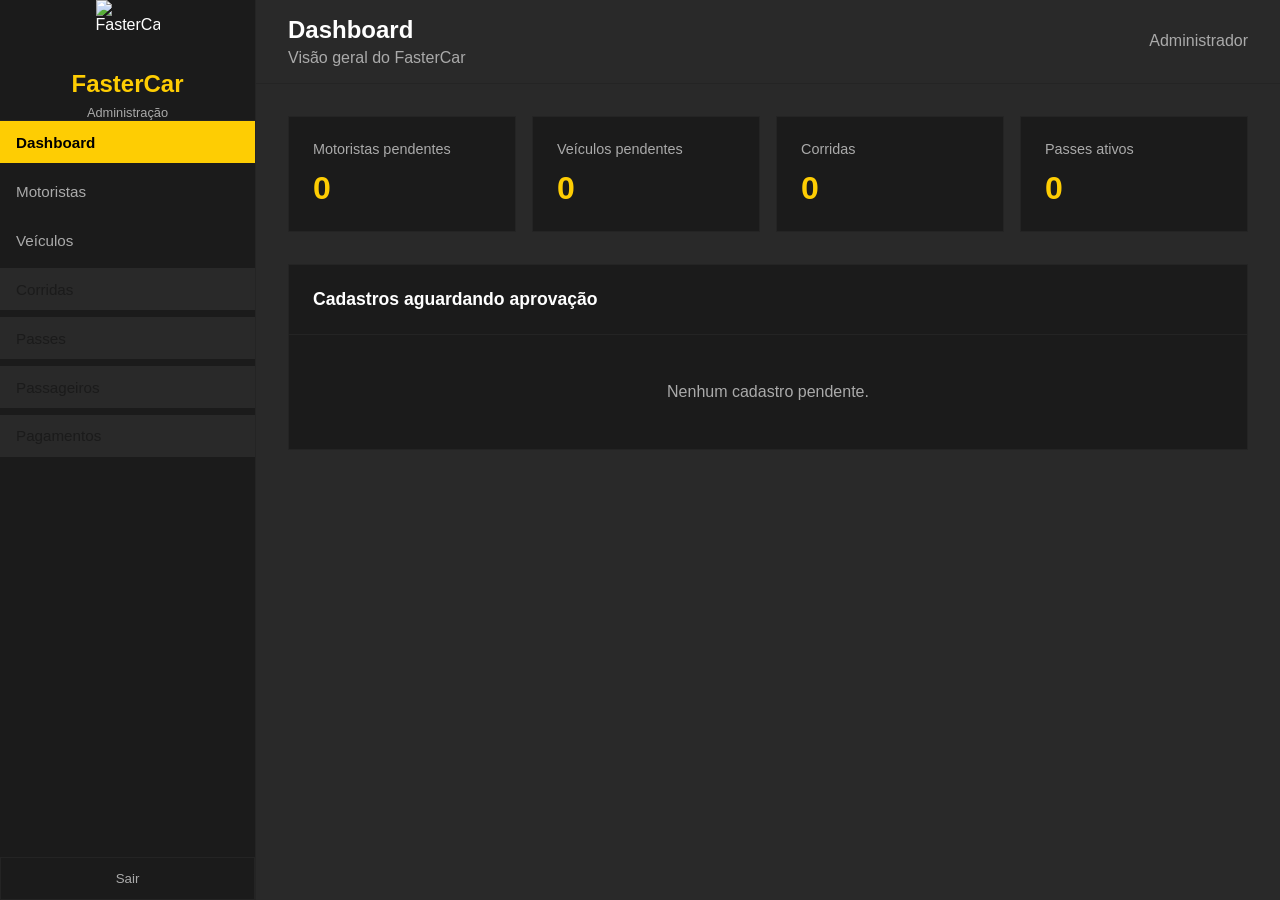
==== index.html @ b020d55d "..." ====
<!DOCTYPE html>
<html lang="pt-BR">

<head>

    <meta charset="UTF-8">
    <title>FasterCar Admin</title>
    <link rel="icon" href="./assets/images/logo.png">
    <meta name="viewport" content="width=device-width, initial-scale=1.0">
    <link rel="stylesheet" href="./style.css">

</head>

<body>

    <div class="admin-container">

        <!-- MENU -->

        <aside class=" sidebar">

            <div class="sidebar-header">

                <img src="./assets/images/logo.png" alt="FasterCar">

                <h1>FasterCar</h1>

                <span>Administração</span>

            </div>


            <nav class="sidebar-menu">

                <button class="menu-item active" data-screen="dashboard">
                    Dashboard
                </button>

                <button class="menu-item" data-screen="drivers">
                    Motoristas
                </button>

                <button class="menu-item" data-screen="vehicles">
                    Veículos
                </button>

                <button class="menu-item inactive" data-screen="rides">
                    Corridas
                </button>

                <button class="menu-item inactive" data-screen="passes">
                    Passes
                </button>

                <button class="menu-item inactive" data-screen="passengers">
                    Passageiros
                </button>

                <button class="menu-item inactive" data-screen="payments">
                    Pagamentos
                </button>

            </nav>


            <div class="sidebar-footer">

                <button id="logout-button" class="logout-button" onclick="window.FIREBASE.signOut()">
                    Sair
                </button>

            </div>

        </aside>


        <!-- CONTEÚDO -->

        <main class="main-content">

            <header class="topbar">

                <div>

                    <h2 id="page-title">
                        Dashboard
                    </h2>

                    <p id="page-description">
                        Visão geral do FasterCar
                    </p>

                </div>


                <div class="admin-user">

                    <span id="admin-name">
                        Administrador
                    </span>

                </div>

            </header>


            <!-- DASHBOARD -->

            <section id="screen-dashboard" class="screen active">

                <div class="cards">

                    <div class="card">

                        <span class="card-label">
                            Motoristas pendentes
                        </span>

                        <strong id="pending-drivers" class="card-value">
                            0
                        </strong>

                    </div>


                    <div class="card">

                        <span class="card-label">
                            Veículos pendentes
                        </span>

                        <strong id="pending-vehicles" class="card-value">
                            0
                        </strong>

                    </div>


                    <div class="card">

                        <span class="card-label">
                            Corridas
                        </span>

                        <strong id="total-rides" class="card-value">
                            0
                        </strong>

                    </div>


                    <div class="card">

                        <span class="card-label">
                            Passes ativos
                        </span>

                        <strong id="active-passes" class="card-value">
                            0
                        </strong>

                    </div>

                </div>


                <div class="panel">

                    <div class="panel-header">

                        <h3>
                            Cadastros aguardando aprovação
                        </h3>

                    </div>

                    <div id="dashboard-drivers" class="driver-list">

                        <div class="empty-message">
                            Nenhum cadastro pendente.
                        </div>

                    </div>

                </div>

            </section>


            <!-- MOTORISTAS -->

            <section id="screen-drivers" class="screen">

                <div class="panel">

                    <div class="panel-header">

                        <div>

                            <h3>
                                Motoristas
                            </h3>

                            <p>
                                Avalie os cadastros dos motoristas.
                            </p>

                        </div>

                    </div>


                    <div id="drivers-list" class="driver-list">

                        <div class="empty-message">
                            Carregando...
                        </div>

                    </div>

                </div>

            </section>


            <!-- VEÍCULOS -->

            <section id="screen-vehicles" class="screen">

                <div class="panel">

                    <div class="panel-header">

                        <h3>
                            Veículos
                        </h3>

                    </div>

                    <div class="empty-message">
                        Área de veículos.
                    </div>

                </div>

            </section>


            <!-- CORRIDAS -->

            <section id="screen-rides" class="screen">

                <div class="panel">

                    <div class="panel-header">

                        <h3>
                            Corridas
                        </h3>

                    </div>

                    <div class="empty-message">
                        Área de corridas.
                    </div>

                </div>

            </section>


            <!-- PASSES -->

            <section id="screen-passes" class="screen">

                <div class="panel">

                    <div class="panel-header">

                        <h3>
                            Passes
                        </h3>

                    </div>

                    <div class="empty-message">
                        Área de passes.
                    </div>

                </div>

            </section>


            <!-- PASSAGEIROS -->

            <section id="screen-passengers" class="screen">

                <div class="panel">

                    <div class="panel-header">

                        <h3>
                            Passageiros
                        </h3>

                    </div>

                    <div class="empty-message">
                        Área de passageiros.
                    </div>

                </div>

            </section>


            <!-- PAGAMENTOS -->

            <section id="screen-payments" class="screen">

                <div class="panel">

                    <div class="panel-header">

                        <h3>
                            Pagamentos
                        </h3>

                    </div>

                    <div class="empty-message">
                        Área de pagamentos.
                    </div>

                </div>

            </section>

        </main>

    </div>


    <script type="module" src="./scripts/firebase.js"></script>

</body>

</html>
---- style.css ----
:root {

    --color-background: #292929;
    --color-surface: #1b1b1b;
    --color-surface-light: #242424;

    --color-primary: #fecd03;
    --color-secondary: #ffb01f;

    --color-text: #ffffff;
    --color-text-secondary: #aaaaaa;

    --sidebar-width: 16rem;
    /* --color-text-secondary: #757575; */

    --color-success: #4caf50;
    --color-warning: #ff9800;
    --color-error: #f44336;
    /* --color-border: #dddddd; */
}


* {
    box-sizing: border-box;
}


html,
body {
    width: 100%;
    height: 100%;

    margin: 0;
    padding: 0;
}


body {

    background-color: var(--color-background);
    color: var(--color-text);

    font-family:
        Arial,
        Helvetica,
        sans-serif;
}



/* CONTAINER */

.admin-container {

    display: flex;

    width: 100%;
    height: 100vh;

    overflow: hidden;

}


/* SIDEBAR */

.sidebar {

    width: var(--sidebar-width);
    height: 100%;

    display: flex;
    flex-direction: column;

    background-color: var(--color-surface);

    border-right: 1px solid var(--color-surface-light);

}


.sidebar-header {

    padding: var(--space-large);

    display: flex;
    flex-direction: column;

    align-items: center;

    gap: 0.4rem;

    border-bottom: 1px solid var(--color-surface-light);

}


.sidebar-header img {

    width: 4rem;
    height: 4rem;

    object-fit: contain;

}


.sidebar-header h1 {

    margin: 0;

    color: var(--color-primary);

    font-size: 1.5rem;

}


.sidebar-header span {

    color: var(--color-text-secondary);

    font-size: 0.8rem;

}


/* MENU */

.sidebar-menu {

    flex: 1;

    display: flex;
    flex-direction: column;

    padding: var(--space-medium);

    gap: 0.4rem;

}


.menu-item {

    width: 100%;

    padding: 0.8rem 1rem;

    border: none;
    border-radius: var(--border-radius);

    background: transparent;

    color: var(--color-text-secondary);

    text-align: left;

    font-size: 0.95rem;

    cursor: pointer;

}


.menu-item:hover {

    background-color: var(--color-surface-light);

    color: var(--color-text);

}


.menu-item.active {

    background-color: var(--color-primary);

    color: #000000;

    font-weight: bold;

}

.menu-item.inactive {
    pointer-events: none;
    color: var(--color-surface);

    background-color: var(--color-background);
}


/* FOOTER */

.sidebar-footer {

    padding: var(--space-medium);

}


.logout-button {

    width: 100%;

    padding: 0.8rem;

    border: 1px solid var(--color-surface-light);

    border-radius: var(--border-radius);

    background: transparent;

    color: var(--color-text-secondary);

    cursor: pointer;

}


.logout-button:hover {

    color: var(--color-danger);

    border-color: var(--color-danger);

}


/* MAIN */

.main-content {

    flex: 1;

    height: 100%;

    overflow-y: auto;

}


/* TOPBAR */

.topbar {

    min-height: 5rem;

    display: flex;

    align-items: center;
    justify-content: space-between;

    padding: 1rem 2rem;

    border-bottom: 1px solid var(--color-surface-light);

}


.topbar h2 {

    margin: 0;

    font-size: 1.5rem;

}


.topbar p {

    margin: 0.3rem 0 0;

    color: var(--color-text-secondary);

}


.admin-user {

    color: var(--color-text-secondary);

}


/* SCREENS */

.screen {

    display: none;

    padding: 2rem;

}


.screen.active {

    display: block;

}


/* CARDS */

.cards {

    display: grid;

    grid-template-columns:
        repeat(4, minmax(0, 1fr));

    gap: 1rem;

    margin-bottom: 2rem;

}


.card {

    padding: 1.5rem;

    background-color: var(--color-surface);

    border: 1px solid var(--color-surface-light);

    border-radius: var(--border-radius);

}


.card-label {

    display: block;

    margin-bottom: 0.8rem;

    color: var(--color-text-secondary);

    font-size: 0.9rem;

}


.card-value {

    font-size: 2rem;

    color: var(--color-primary);

}


/* PANEL */

.panel {

    background-color: var(--color-surface);

    border: 1px solid var(--color-surface-light);

    border-radius: var(--border-radius);

    overflow: hidden;

}


.panel-header {

    padding: 1.5rem;

    border-bottom: 1px solid var(--color-surface-light);

}


.panel-header h3 {

    margin: 0;

    font-size: 1.1rem;

}


.panel-header p {

    margin: 0.4rem 0 0;

    color: var(--color-text-secondary);

}


/* MOTORISTAS */

.driver-list {

    display: flex;

    flex-direction: column;

}


.driver-item {

    display: flex;

    align-items: center;
    justify-content: space-between;

    gap: 1rem;

    padding: 1rem 1.5rem;

    border-bottom: 1px solid var(--color-surface-light);

}


.driver-item:last-child {

    border-bottom: none;

}


.driver-info {

    display: flex;

    flex-direction: column;

    gap: 0.3rem;

}


.driver-name {

    font-weight: bold;

}


.driver-details {

    color: var(--color-text-secondary);

    font-size: 0.85rem;

}


.driver-actions {

    display: flex;

    gap: 0.5rem;

}


.approve-button,
.reject-button {

    padding: 0.6rem 1rem;

    border: none;

    border-radius: var(--border-radius);

    font-weight: bold;

    cursor: pointer;

}


.approve-button {

    background-color: var(--color-success);

    color: #000000;

}


.reject-button {

    background-color: var(--color-danger);

    color: #ffffff;

}


/* EMPTY */

.empty-message {

    padding: 3rem;

    text-align: center;

    color: var(--color-text-secondary);

}


/* RESPONSIVO */

/* @media (max-width: 900px) {

    .cards {

        grid-template-columns:
            repeat(2, minmax(0, 1fr));

    }

}


@media (max-width: 700px) {

    .sidebar {

        width: 4.5rem;

    }


    .sidebar-header h1,
    .sidebar-header span {

        display: none;

    }


    .menu-item {

        text-align: center;

        padding: 0.8rem 0.3rem;

        font-size: 0;

    }


    .menu-item::first-letter {

        font-size: 1rem;

    }


    .screen {

        padding: 1rem;

    }


    .topbar {

        padding: 1rem;

    }

}


@media (max-width: 500px) {

    .cards {

        grid-template-columns: 1fr;

    }


    .driver-item {

        align-items: flex-start;

        flex-direction: column;

    }


    .driver-actions {

        width: 100%;

    }


    .approve-button,
    .reject-button {

        flex: 1;

    }

} */
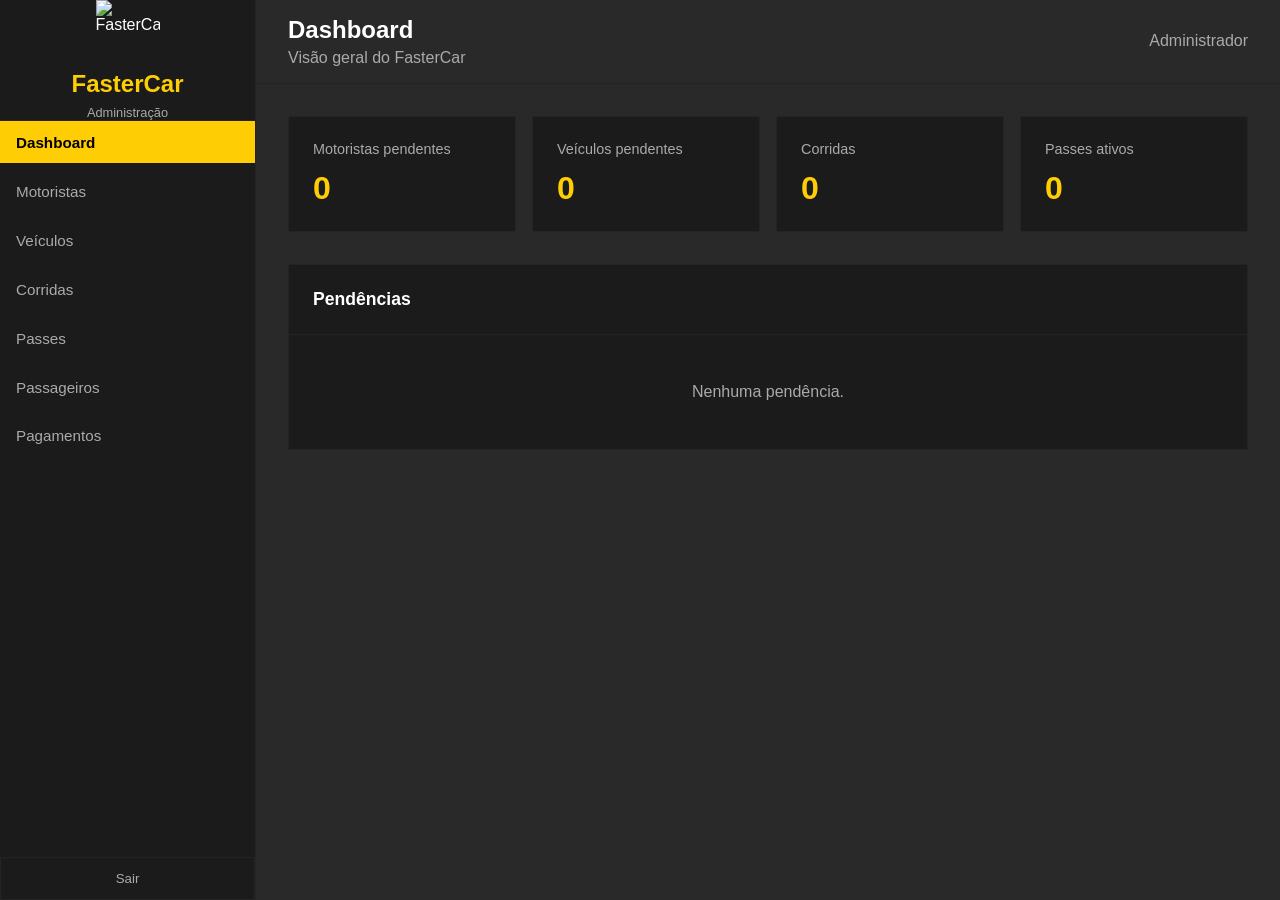
==== commit 858b4f86: "..." ====
--- a/index.html
+++ b/index.html
@@ -44,19 +44,19 @@
                     Veículos
                 </button>
 
-                <button class="menu-item inactive" data-screen="rides">
+                <button class="menu-item" data-screen="rides">
                     Corridas
                 </button>
 
-                <button class="menu-item inactive" data-screen="passes">
+                <button class="menu-item" data-screen="passes">
                     Passes
                 </button>
 
-                <button class="menu-item inactive" data-screen="passengers">
+                <button class="menu-item" data-screen="passengers">
                     Passageiros
                 </button>
 
-                <button class="menu-item inactive" data-screen="payments">
+                <button class="menu-item" data-screen="payments">
                     Pagamentos
                 </button>
 
@@ -169,7 +169,7 @@
                     <div class="panel-header">
 
                         <h3>
-                            Cadastros aguardando aprovação
+                            Pendências
                         </h3>
 
                     </div>
@@ -177,7 +177,7 @@
                     <div id="dashboard-drivers" class="driver-list">
 
                         <div class="empty-message">
-                            Nenhum cadastro pendente.
+                            Nenhuma pendência.
                         </div>
 
                     </div>
@@ -201,10 +201,6 @@
                                 Motoristas
                             </h3>
 
-                            <p>
-                                Avalie os cadastros dos motoristas.
-                            </p>
-
                         </div>
 
                     </div>
@@ -213,7 +209,7 @@
                     <div id="drivers-list" class="driver-list">
 
                         <div class="empty-message">
-                            Carregando...
+                            Área de Motoristas
                         </div>
 
                     </div>
@@ -341,8 +337,9 @@
 
     </div>
 
-
+    <script src="./scripts/addr.js"></script>
     <script type="module" src="./scripts/firebase.js"></script>
+    <script src="./scripts/main.js"></script>
 
 </body>
 
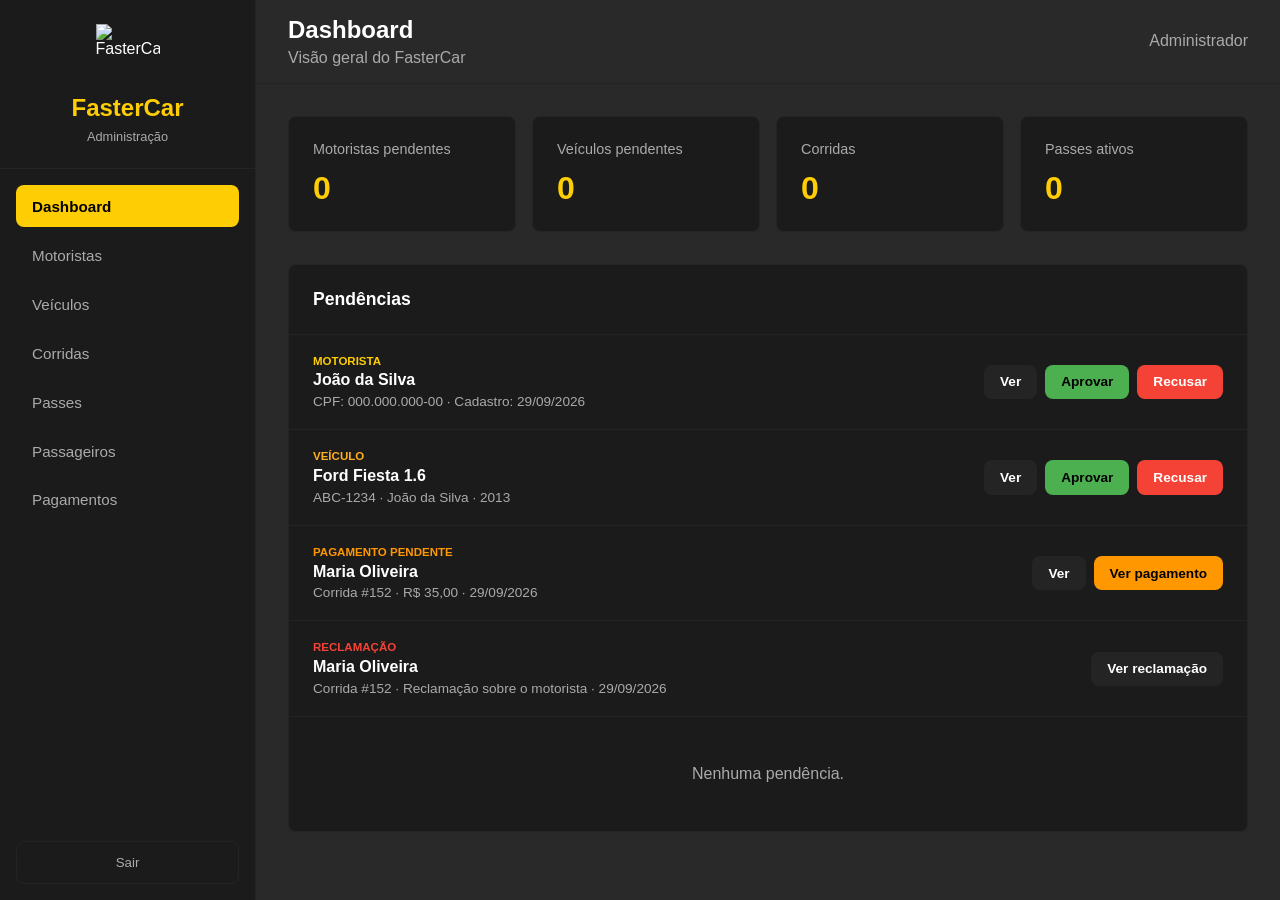
==== commit 5fe7584e: "..." ====
--- a/index.html
+++ b/index.html
@@ -174,7 +174,126 @@
 
                     </div>
 
-                    <div id="dashboard-drivers" class="driver-list">
+                    <div id="dashboard-pending" class="pending-list">
+
+                        <div class="pending-item driver">
+                            <div class="pending-info">
+                                <span class="pending-type">
+                                    Motorista
+                                </span>
+                                <span class="pending-name">
+                                    João da Silva
+                                </span>
+                                <span class="pending-details">
+                                    CPF: 000.000.000-00 · Cadastro: 29/09/2026
+                                </span>
+                            </div>
+
+                            <div class="pending-actions">
+                                <button class="pending-button view">
+                                    Ver
+                                </button>
+                                <button class="pending-button approve">
+                                    Aprovar
+                                </button>
+                                <button class="pending-button reject">
+                                    Recusar
+                                </button>
+                            </div>
+                        </div>
+                        <div class="pending-item vehicle">
+
+                            <div class="pending-info">
+
+                                <span class="pending-type">
+                                    Veículo
+                                </span>
+
+                                <span class="pending-name">
+                                    Ford Fiesta 1.6
+                                </span>
+
+                                <span class="pending-details">
+                                    ABC-1234 · João da Silva · 2013
+                                </span>
+
+                            </div>
+
+                            <div class="pending-actions">
+
+                                <button class="pending-button view">
+                                    Ver
+                                </button>
+
+                                <button class="pending-button approve">
+                                    Aprovar
+                                </button>
+
+                                <button class="pending-button reject">
+                                    Recusar
+                                </button>
+
+                            </div>
+
+                        </div>
+                        <div class="pending-item payment">
+
+                            <div class="pending-info">
+
+                                <span class="pending-type">
+                                    Pagamento pendente
+                                </span>
+
+                                <span class="pending-name">
+                                    Maria Oliveira
+                                </span>
+
+                                <span class="pending-details">
+                                    Corrida #152 · R$ 35,00 · 29/09/2026
+                                </span>
+
+                            </div>
+
+                            <div class="pending-actions">
+
+                                <button class="pending-button view">
+                                    Ver
+                                </button>
+
+                                <button class="pending-button warning">
+                                    Ver pagamento
+                                </button>
+
+                            </div>
+
+                        </div>
+                        <div class="pending-item complaint">
+
+                            <div class="pending-info">
+
+                                <span class="pending-type">
+                                    Reclamação
+                                </span>
+
+                                <span class="pending-name">
+                                    Maria Oliveira
+                                </span>
+
+                                <span class="pending-details">
+                                    Corrida #152 · Reclamação sobre o motorista · 29/09/2026
+                                </span>
+
+                            </div>
+
+                            <div class="pending-actions">
+
+                                <button class="pending-button view">
+                                    Ver reclamação
+                                </button>
+
+                            </div>
+
+                        </div>
 
                         <div class="empty-message">
                             Nenhuma pendência.
--- a/style.css
+++ b/style.css
@@ -10,13 +10,17 @@
     --color-text: #ffffff;
     --color-text-secondary: #aaaaaa;
 
-    --sidebar-width: 16rem;
-    /* --color-text-secondary: #757575; */
-
     --color-success: #4caf50;
     --color-warning: #ff9800;
     --color-error: #f44336;
-    /* --color-border: #dddddd; */
+
+    --sidebar-width: 16rem;
+
+    --border-radius: 0.5rem;
+
+    --space-small: 0.5rem;
+    --space-medium: 1rem;
+    --space-large: 1.5rem;
 }
 
 
@@ -27,11 +31,13 @@
 
 html,
 body {
+
     width: 100%;
     height: 100%;
 
     margin: 0;
     padding: 0;
+
 }
 
 
@@ -44,11 +50,13 @@
         Arial,
         Helvetica,
         sans-serif;
-}
-
-
-
-/* CONTAINER */
+
+}
+
+
+/* =========================================================
+   CONTAINER
+   ========================================================= */
 
 .admin-container {
 
@@ -62,7 +70,9 @@
 }
 
 
-/* SIDEBAR */
+/* =========================================================
+   SIDEBAR
+   ========================================================= */
 
 .sidebar {
 
@@ -125,7 +135,9 @@
 }
 
 
-/* MENU */
+/* =========================================================
+   MENU
+   ========================================================= */
 
 .sidebar-menu {
 
@@ -182,15 +194,21 @@
 
 }
 
+
 .menu-item.inactive {
+
     pointer-events: none;
+
     color: var(--color-surface);
 
     background-color: var(--color-background);
-}
-
-
-/* FOOTER */
+
+}
+
+
+/* =========================================================
+   FOOTER
+   ========================================================= */
 
 .sidebar-footer {
 
@@ -220,14 +238,16 @@
 
 .logout-button:hover {
 
-    color: var(--color-danger);
-
-    border-color: var(--color-danger);
-
-}
-
-
-/* MAIN */
+    color: var(--color-error);
+
+    border-color: var(--color-error);
+
+}
+
+
+/* =========================================================
+   MAIN
+   ========================================================= */
 
 .main-content {
 
@@ -240,7 +260,9 @@
 }
 
 
-/* TOPBAR */
+/* =========================================================
+   TOPBAR
+   ========================================================= */
 
 .topbar {
 
@@ -283,7 +305,9 @@
 }
 
 
-/* SCREENS */
+/* =========================================================
+   SCREENS
+   ========================================================= */
 
 .screen {
 
@@ -301,14 +325,16 @@
 }
 
 
-/* CARDS */
+/* =========================================================
+   DASHBOARD CARDS
+   ========================================================= */
 
 .cards {
 
     display: grid;
 
     grid-template-columns:
-        repeat(4, minmax(0, 1fr));
+        repeat(auto-fit, minmax(180px, 1fr));
 
     gap: 1rem;
 
@@ -319,6 +345,8 @@
 
 .card {
 
+    min-width: 0;
+
     padding: 1.5rem;
 
     background-color: var(--color-surface);
@@ -352,7 +380,9 @@
 }
 
 
-/* PANEL */
+/* =========================================================
+   PANEL
+   ========================================================= */
 
 .panel {
 
@@ -394,44 +424,50 @@
 }
 
 
-/* MOTORISTAS */
-
-.driver-list {
-
-    display: flex;
-
+/* =========================================================
+   PENDÊNCIAS
+   ========================================================= */
+
+.pending-list {
+
+    display: flex;
     flex-direction: column;
 
 }
 
 
-.driver-item {
+.pending-item {
 
     display: flex;
 
     align-items: center;
     justify-content: space-between;
 
-    gap: 1rem;
-
-    padding: 1rem 1.5rem;
+    gap: 1.5rem;
+
+    padding: 1.25rem 1.5rem;
 
     border-bottom: 1px solid var(--color-surface-light);
 
 }
 
 
-.driver-item:last-child {
+.pending-item:last-child {
 
     border-bottom: none;
 
 }
 
 
-.driver-info {
-
-    display: flex;
-
+/* =========================================================
+   INFORMAÇÕES DA PENDÊNCIA
+   ========================================================= */
+
+.pending-info {
+
+    min-width: 0;
+
+    display: flex;
     flex-direction: column;
 
     gap: 0.3rem;
@@ -439,14 +475,29 @@
 }
 
 
-.driver-name {
+.pending-type {
+
+    font-size: 0.72rem;
 
     font-weight: bold;
 
-}
-
-
-.driver-details {
+    text-transform: uppercase;
+
+    color: var(--color-primary);
+
+}
+
+
+.pending-name {
+
+    font-size: 1rem;
+
+    font-weight: bold;
+
+}
+
+
+.pending-details {
 
     color: var(--color-text-secondary);
 
@@ -455,17 +506,56 @@
 }
 
 
-.driver-actions {
-
-    display: flex;
+/* =========================================================
+   TIPO DA PENDÊNCIA
+   ========================================================= */
+
+.pending-item.driver .pending-type {
+
+    color: var(--color-primary);
+
+}
+
+
+.pending-item.vehicle .pending-type {
+
+    color: var(--color-secondary);
+
+}
+
+
+.pending-item.payment .pending-type {
+
+    color: var(--color-warning);
+
+}
+
+
+.pending-item.complaint .pending-type {
+
+    color: var(--color-error);
+
+}
+
+
+/* =========================================================
+   AÇÕES
+   ========================================================= */
+
+.pending-actions {
+
+    display: flex;
+
+    align-items: center;
 
     gap: 0.5rem;
 
-}
-
-
-.approve-button,
-.reject-button {
+    flex-shrink: 0;
+
+}
+
+
+.pending-button {
 
     padding: 0.6rem 1rem;
 
@@ -473,6 +563,8 @@
 
     border-radius: var(--border-radius);
 
+    font-size: 0.85rem;
+
     font-weight: bold;
 
     cursor: pointer;
@@ -480,7 +572,23 @@
 }
 
 
-.approve-button {
+.pending-button.view {
+
+    background-color: var(--color-surface-light);
+
+    color: var(--color-text);
+
+}
+
+
+.pending-button.view:hover {
+
+    background-color: #303030;
+
+}
+
+
+.pending-button.approve {
 
     background-color: var(--color-success);
 
@@ -489,16 +597,27 @@
 }
 
 
-.reject-button {
-
-    background-color: var(--color-danger);
+.pending-button.reject {
+
+    background-color: var(--color-error);
 
     color: #ffffff;
 
 }
 
 
-/* EMPTY */
+.pending-button.warning {
+
+    background-color: var(--color-warning);
+
+    color: #000000;
+
+}
+
+
+/* =========================================================
+   EMPTY
+   ========================================================= */
 
 .empty-message {
 
@@ -511,14 +630,21 @@
 }
 
 
-/* RESPONSIVO */
-
-/* @media (max-width: 900px) {
-
-    .cards {
-
-        grid-template-columns:
-            repeat(2, minmax(0, 1fr));
+/* =========================================================
+   RESPONSIVO
+   ========================================================= */
+
+@media (max-width: 900px) {
+
+    .screen {
+
+        padding: 1.5rem;
+
+    }
+
+    .topbar {
+
+        padding: 1rem 1.5rem;
 
     }
 
@@ -573,6 +699,29 @@
 
     }
 
+
+    .pending-item {
+
+        align-items: flex-start;
+
+        flex-direction: column;
+
+    }
+
+
+    .pending-actions {
+
+        width: 100%;
+
+    }
+
+
+    .pending-button {
+
+        flex: 1;
+
+    }
+
 }
 
 
@@ -585,27 +734,14 @@
     }
 
 
-    .driver-item {
+    .topbar {
 
         align-items: flex-start;
 
         flex-direction: column;
 
-    }
-
-
-    .driver-actions {
-
-        width: 100%;
-
-    }
-
-
-    .approve-button,
-    .reject-button {
-
-        flex: 1;
-
-    }
-
-} */+        gap: 0.75rem;
+
+    }
+
+}
